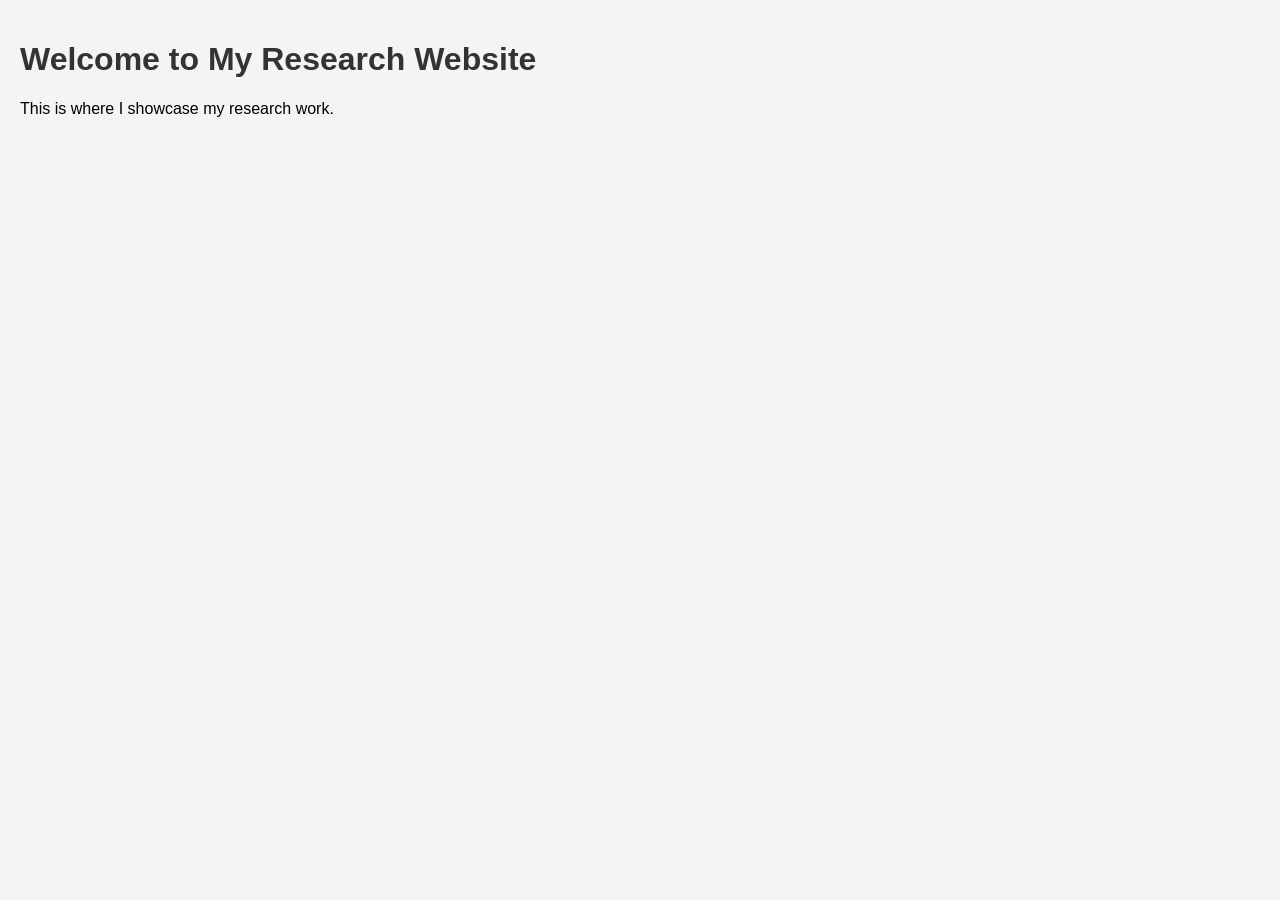
==== index.html @ 2ea7e181 "Initial commit for custom HTML/CSS website" ====
<!DOCTYPE html>
<html lang="en">
<head>
    <meta charset="UTF-8">
    <meta name="viewport" content="width=device-width, initial-scale=1.0">
    <title>My Research</title>
    <link rel="stylesheet" href="styles.css">
</head>
<body>
    <h1>Welcome to My Research Website</h1>
    <p>This is where I showcase my research work.</p>
</body>
</html>
---- styles.css ----
body {
    font-family: Arial, sans-serif;
    margin: 0;
    padding: 20px;
    background-color: #f4f4f4;
}
h1 {
    color: #333;
}
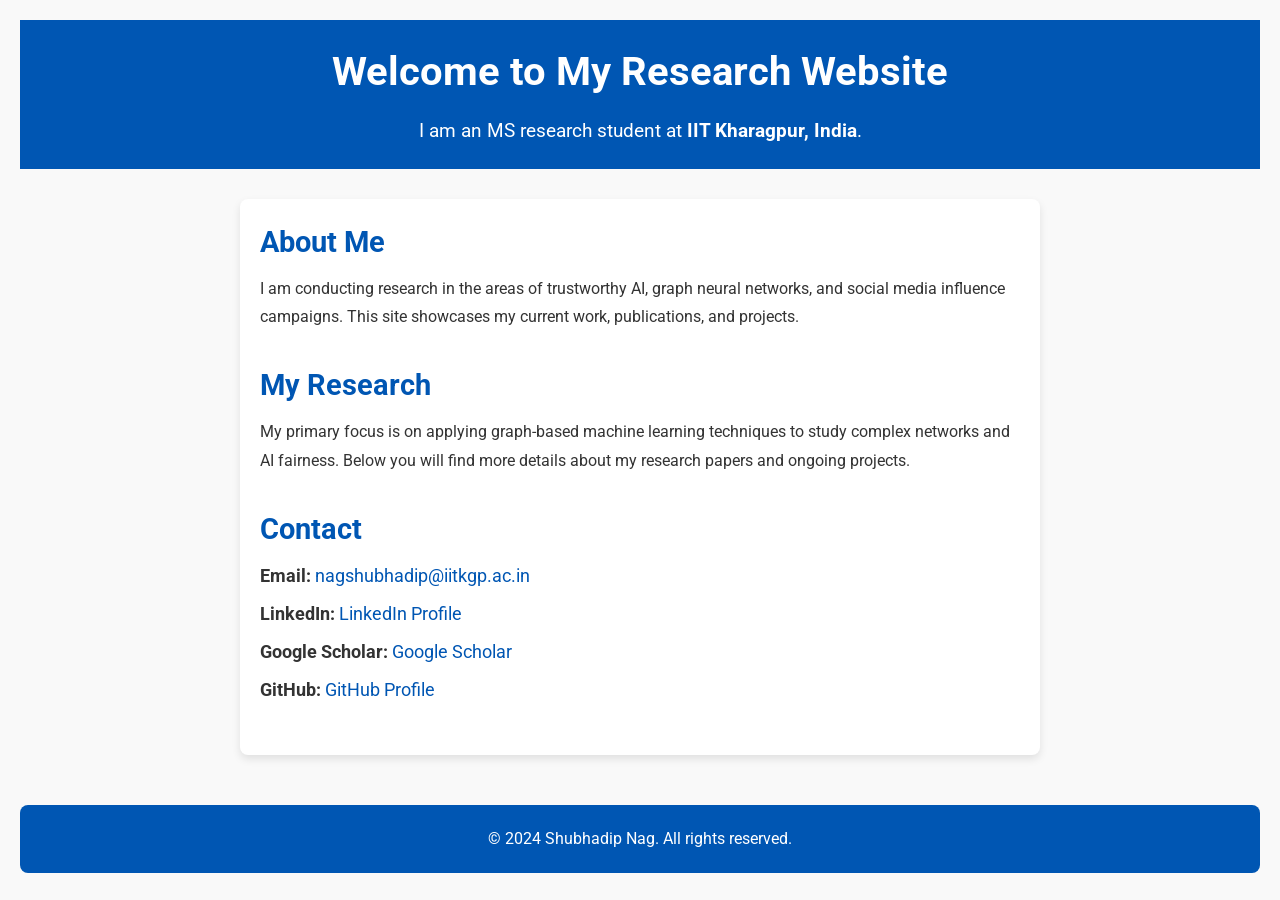
==== commit a05cfc54: "all" ====
--- a/index.html
+++ b/index.html
@@ -3,12 +3,52 @@
 <head>
     <meta charset="UTF-8">
     <meta name="viewport" content="width=device-width, initial-scale=1.0">
-    <title>My Research</title>
+    <title>My Research - Shubhadip Nag</title>
+
+    <!-- Add a favicon for the website -->
+    <link rel="icon" href="favicon.ico" type="image/x-icon">
+
+    <!-- Link to the external CSS file -->
     <link rel="stylesheet" href="styles.css">
+
+    <!-- Google Font -->
+    <link href="https://fonts.googleapis.com/css2?family=Roboto:wght@400;500;700&display=swap" rel="stylesheet">
 </head>
 <body>
-    <h1>Welcome to My Research Website</h1>
-    <p>This is where I showcase my research work.</p>
+    <header>
+        <h1>Welcome to My Research Website</h1>
+        <p>I am an MS research student at <strong>IIT Kharagpur, India</strong>.</p>
+    </header>
+
+    <main>
+        <section class="about">
+            <h2>About Me</h2>
+            <p>
+                I am conducting research in the areas of trustworthy AI, graph neural networks, and social media influence campaigns. This site showcases my current work, publications, and projects.
+            </p>
+        </section>
+
+        <section class="research">
+            <h2>My Research</h2>
+            <p>
+                My primary focus is on applying graph-based machine learning techniques to study complex networks and AI fairness. Below you will find more details about my research papers and ongoing projects.
+            </p>
+        </section>
+
+        <section class="contact">
+            <h2>Contact</h2>
+            <ul>
+                <li><strong>Email:</strong> <a href="mailto:nagshubhadip@iitkgp.ac.in">nagshubhadip@iitkgp.ac.in</a></li>
+                <li><strong>LinkedIn:</strong> <a href="https://www.linkedin.com/in/yourprofile" target="_blank">LinkedIn Profile</a></li>
+                <li><strong>Google Scholar:</strong> <a href="https://scholar.google.com/citations?user=yourprofile" target="_blank">Google Scholar</a></li>
+                <li><strong>GitHub:</strong> <a href="https://github.com/nagshubhadip" target="_blank">GitHub Profile</a></li>
+            </ul>
+        </section>
+    </main>
+
+    <footer>
+        <p>© 2024 Shubhadip Nag. All rights reserved.</p>
+    </footer>
 </body>
 </html>
 
--- a/styles.css
+++ b/styles.css
@@ -1,10 +1,85 @@
-body {
-    font-family: Arial, sans-serif;
+/* Reset default browser styling */
+* {
     margin: 0;
-    padding: 20px;
-    background-color: #f4f4f4;
-}
-h1 {
-    color: #333;
+    padding: 0;
+    box-sizing: border-box;
 }
 
+/* Use a clean, modern font */
+body {
+    font-family: 'Roboto', sans-serif;
+    line-height: 1.6;
+    background-color: #f9f9f9;
+    color: #333;
+    padding: 20px;
+}
+
+header {
+    text-align: center;
+    padding: 20px;
+    background-color: #0056b3;
+    color: #fff;
+}
+
+h1 {
+    font-size: 2.5rem;
+    margin-bottom: 10px;
+}
+
+header p {
+    font-size: 1.2rem;
+}
+
+main {
+    max-width: 800px;
+    margin: 30px auto;
+    padding: 20px;
+    background-color: #fff;
+    border-radius: 8px;
+    box-shadow: 0 4px 8px rgba(0, 0, 0, 0.1);
+}
+
+section {
+    margin-bottom: 30px;
+}
+
+h2 {
+    color: #0056b3;
+    font-size: 1.8rem;
+    margin-bottom: 10px;
+}
+
+p {
+    font-size: 1rem;
+    line-height: 1.8;
+}
+
+ul {
+    list-style-type: none;
+    padding-left: 0;
+}
+
+li {
+    font-size: 1.1rem;
+    margin-bottom: 10px;
+}
+
+a {
+    color: #0056b3;
+    text-decoration: none;
+}
+
+a:hover {
+    text-decoration: underline;
+}
+
+footer {
+    text-align: center;
+    margin-top: 50px;
+    padding: 20px;
+    background-color: #0056b3;
+    color: #fff;
+    font-size: 0.9rem;
+    border-radius: 8px;
+}
+
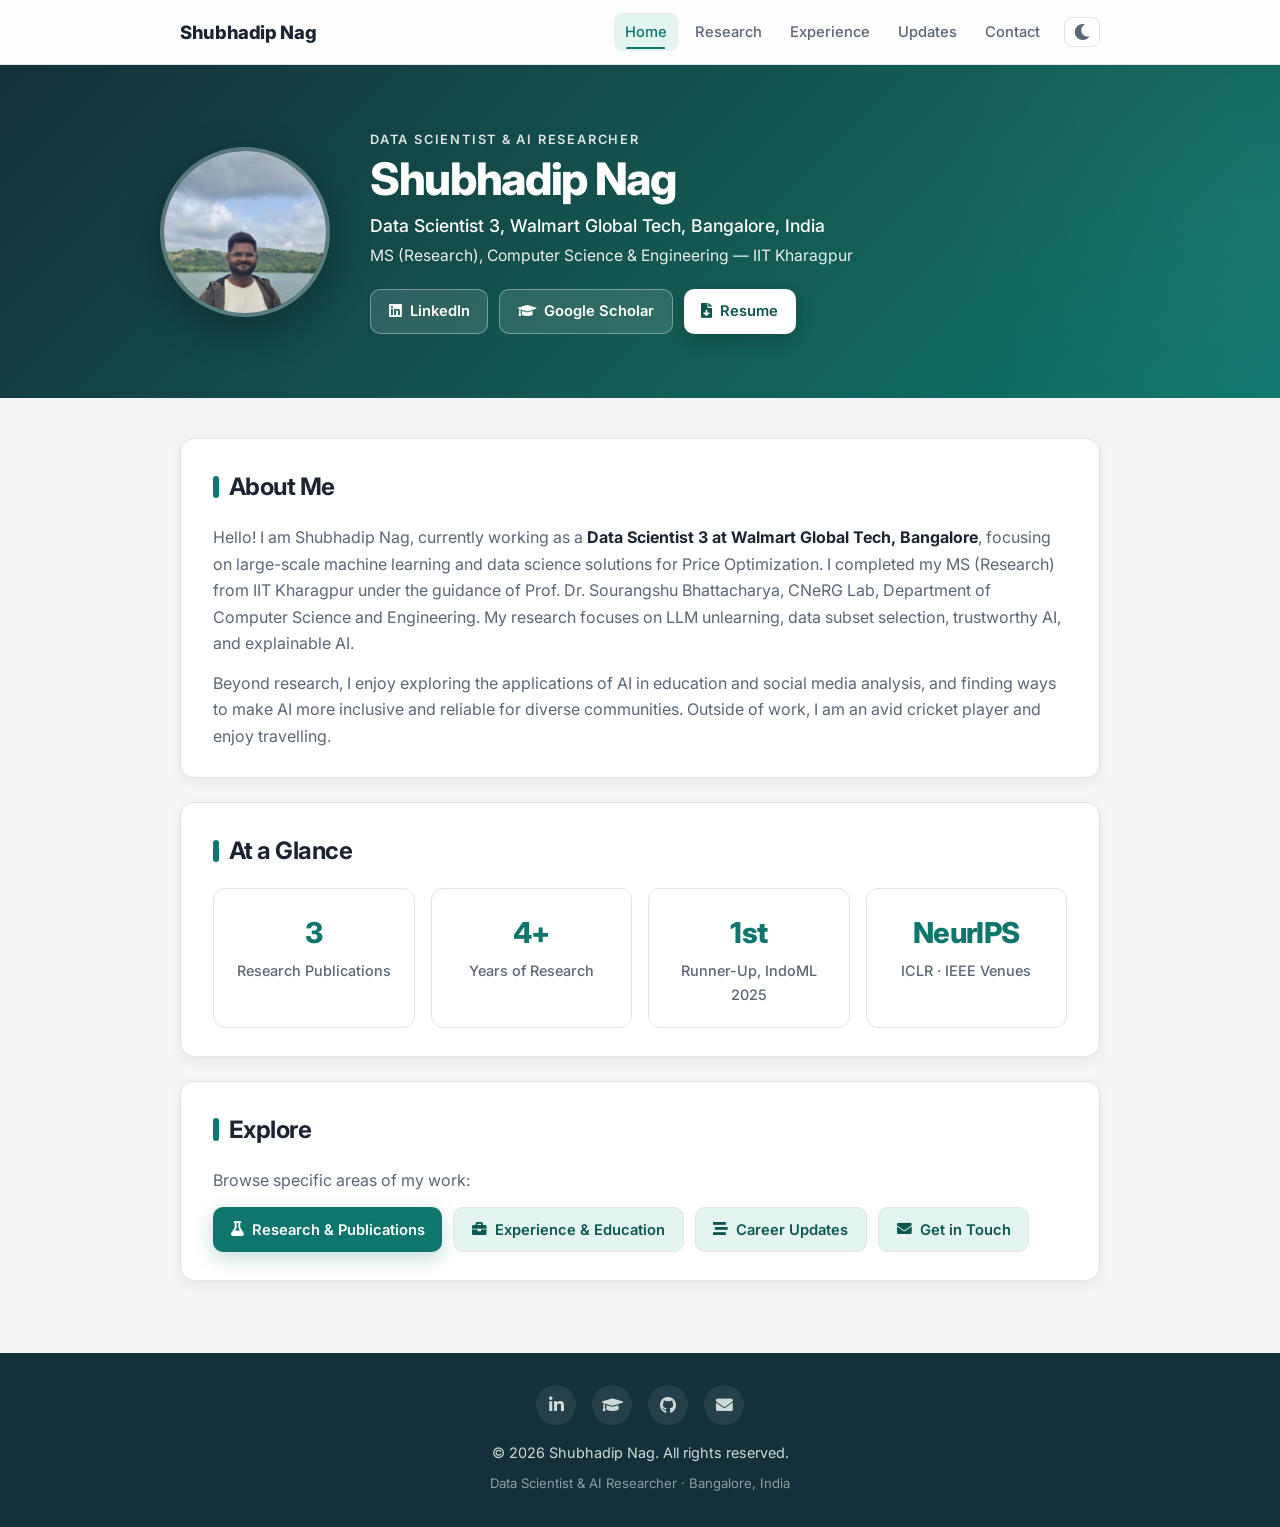
==== commit 89565a62: "Redesign site: dark mode, updates page, refined UI" ====
--- a/index.html
+++ b/index.html
@@ -3,52 +3,105 @@
 <head>
     <meta charset="UTF-8">
     <meta name="viewport" content="width=device-width, initial-scale=1.0">
-    <title>My Research - Shubhadip Nag</title>
-
-    <!-- Add a favicon for the website -->
-    <link rel="icon" href="favicon.ico" type="image/x-icon">
-
-    <!-- Link to the external CSS file -->
+    <meta name="description" content="Portfolio website of Shubhadip Nag, a researcher in trustworthy AI and LLMs">
+    <meta property="og:title" content="Shubhadip Nag | Researcher Portfolio">
+    <meta property="og:description" content="Research interests, publications, and projects by Shubhadip Nag.">
+    <meta property="og:locale" content="en-US">
+    <meta property="og:site_name" content="Shubhadip Nag Portfolio">
+    <meta property="og:url" content="https://shubhadip-nag.github.io/">
+    <title>Shubhadip Nag | Data Scientist &amp; AI Researcher</title>
+    <link rel="preconnect" href="https://fonts.googleapis.com">
+    <link rel="preconnect" href="https://fonts.gstatic.com" crossorigin>
+    <link href="https://fonts.googleapis.com/css2?family=Inter:wght@400;500;600;700;800&display=swap" rel="stylesheet">
     <link rel="stylesheet" href="styles.css">
-
-    <!-- Google Font -->
-    <link href="https://fonts.googleapis.com/css2?family=Roboto:wght@400;500;700&display=swap" rel="stylesheet">
+    <link rel="stylesheet" href="https://cdnjs.cloudflare.com/ajax/libs/font-awesome/5.15.4/css/all.min.css">
 </head>
 <body>
-    <header>
-        <h1>Welcome to My Research Website</h1>
-        <p>I am an MS research student at <strong>IIT Kharagpur, India</strong>.</p>
+    <header class="site-header">
+        <nav class="navbar">
+            <a href="index.html" class="brand">Shubhadip&nbsp;Nag</a>
+            <button class="nav-toggle" aria-label="Toggle navigation" aria-expanded="false">
+                <span></span><span></span><span></span>
+            </button>
+            <ul class="nav-links">
+                <li><a href="index.html" class="active">Home</a></li>
+                <li><a href="research.html">Research</a></li>
+                <li><a href="experience.html">Experience</a></li>
+                <li><a href="updates.html">Updates</a></li>
+                <li><a href="contact.html">Contact</a></li>
+                <li><button class="theme-toggle" aria-label="Toggle dark mode"><i class="fas fa-moon"></i></button></li>
+            </ul>
+        </nav>
     </header>
 
+    <section id="top" class="hero">
+        <div class="hero-inner">
+            <button class="hero-avatar-wrap" aria-label="View full profile photo">
+                <img src="1000294205.jpeg" alt="Shubhadip Nag" class="hero-avatar">
+            </button>
+            <div class="hero-text">
+                <p class="hero-eyebrow">Data Scientist &amp; AI Researcher</p>
+                <h1>Shubhadip Nag</h1>
+                <p class="hero-sub">Data Scientist 3, Walmart Global Tech, Bangalore, India</p>
+                <p class="hero-meta">MS (Research), Computer Science &amp; Engineering — IIT Kharagpur</p>
+                <div class="hero-actions">
+                    <a href="https://www.linkedin.com/in/shubhadip-nag/" target="_blank" rel="noopener" class="btn btn-ghost"><i class="fab fa-linkedin"></i> LinkedIn</a>
+                    <a href="https://scholar.google.co.in/citations?hl=en&user=Grn4T10AAAAJ" target="_blank" rel="noopener" class="btn btn-ghost"><i class="fas fa-graduation-cap"></i> Google Scholar</a>
+                    <a href="https://drive.google.com/file/d/1IbJ4tIz2o__PlboD3hSdhM-VetRkE1Kq/view?usp=drivesdk" target="_blank" rel="noopener" class="btn btn-primary"><i class="fas fa-file-download"></i> Resume</a>
+                </div>
+            </div>
+        </div>
+    </section>
+
     <main>
-        <section class="about">
+        <section class="content-section">
             <h2>About Me</h2>
-            <p>
-                I am conducting research in the areas of trustworthy AI, graph neural networks, and social media influence campaigns. This site showcases my current work, publications, and projects.
-            </p>
+            <p>Hello! I am Shubhadip Nag, currently working as a <strong>Data Scientist 3 at Walmart Global Tech, Bangalore</strong>, focusing on large-scale machine learning and data science solutions for Price Optimization. I completed my MS (Research) from IIT Kharagpur under the guidance of Prof. Dr. Sourangshu Bhattacharya, CNeRG Lab, Department of Computer Science and Engineering. My research focuses on LLM unlearning, data subset selection, trustworthy AI, and explainable AI.</p>
+            <p>Beyond research, I enjoy exploring the applications of AI in education and social media analysis, and finding ways to make AI more inclusive and reliable for diverse communities. Outside of work, I am an avid cricket player and enjoy travelling.</p>
         </section>
 
-        <section class="research">
-            <h2>My Research</h2>
-            <p>
-                My primary focus is on applying graph-based machine learning techniques to study complex networks and AI fairness. Below you will find more details about my research papers and ongoing projects.
-            </p>
+        <section class="content-section">
+            <h2>At a Glance</h2>
+            <div class="highlight-grid">
+                <div class="highlight"><div class="num">3</div><div class="label">Research Publications</div></div>
+                <div class="highlight"><div class="num">4+</div><div class="label">Years of Research</div></div>
+                <div class="highlight"><div class="num">1st</div><div class="label">Runner-Up, IndoML 2025</div></div>
+                <div class="highlight"><div class="num">NeurIPS</div><div class="label">ICLR · IEEE Venues</div></div>
+            </div>
         </section>
 
-        <section class="contact">
-            <h2>Contact</h2>
-            <ul>
-                <li><strong>Email:</strong> <a href="mailto:nagshubhadip@iitkgp.ac.in">nagshubhadip@iitkgp.ac.in</a></li>
-                <li><strong>LinkedIn:</strong> <a href="https://www.linkedin.com/in/yourprofile" target="_blank">LinkedIn Profile</a></li>
-                <li><strong>Google Scholar:</strong> <a href="https://scholar.google.com/citations?user=yourprofile" target="_blank">Google Scholar</a></li>
-                <li><strong>GitHub:</strong> <a href="https://github.com/nagshubhadip" target="_blank">GitHub Profile</a></li>
-            </ul>
+        <section class="content-section">
+            <h2>Explore</h2>
+            <p>Browse specific areas of my work:</p>
+            <div class="explore-links">
+                <a href="research.html" class="btn btn-primary"><i class="fas fa-flask"></i> Research &amp; Publications</a>
+                <a href="experience.html" class="btn btn-ghost"><i class="fas fa-briefcase"></i> Experience &amp; Education</a>
+                <a href="updates.html" class="btn btn-ghost"><i class="fas fa-stream"></i> Career Updates</a>
+                <a href="contact.html" class="btn btn-ghost"><i class="fas fa-envelope"></i> Get in Touch</a>
+            </div>
         </section>
     </main>
 
-    <footer>
-        <p>© 2024 Shubhadip Nag. All rights reserved.</p>
+    <footer class="site-footer">
+        <div class="footer-inner">
+            <div class="footer-social">
+                <a href="https://www.linkedin.com/in/shubhadip-nag/" target="_blank" rel="noopener" aria-label="LinkedIn"><i class="fab fa-linkedin-in"></i></a>
+                <a href="https://scholar.google.co.in/citations?hl=en&user=Grn4T10AAAAJ" target="_blank" rel="noopener" aria-label="Google Scholar"><i class="fas fa-graduation-cap"></i></a>
+                <a href="https://github.com/nagshubhadip" target="_blank" rel="noopener" aria-label="GitHub"><i class="fab fa-github"></i></a>
+                <a href="mailto:shubhadipnag5555@gmail.com" aria-label="Email"><i class="fas fa-envelope"></i></a>
+            </div>
+            <p>&copy; 2026 Shubhadip Nag. All rights reserved.</p>
+            <p class="footer-tagline">Data Scientist &amp; AI Researcher · Bangalore, India</p>
+        </div>
     </footer>
+
+    <button class="back-to-top" aria-label="Back to top"><i class="fas fa-arrow-up"></i></button>
+
+    <div class="lightbox" id="lightbox" role="dialog" aria-modal="true" aria-label="Full profile photo" hidden>
+        <button class="lightbox-close" aria-label="Close"><i class="fas fa-times"></i></button>
+        <img src="1000294205.jpeg" alt="Shubhadip Nag" class="lightbox-img">
+    </div>
+
+    <script src="main.js"></script>
 </body>
 </html>
-
--- a/styles.css
+++ b/styles.css
@@ -1,85 +1,458 @@
-/* Reset default browser styling */
-* {
+/* ===== Design tokens ===== */
+:root {
+    --bg: #f4f5f4;
+    --surface: #ffffff;
+    --text: #1b2430;
+    --text-soft: #5b6675;
+    --primary: #0f766e;
+    --primary-dark: #0b5850;
+    --primary-soft: #e3f4f1;
+    --accent: #d97706;
+    --ink: #14303a;
+    --border: #e2e5e4;
+    --shadow: 0 10px 30px rgba(20, 48, 58, 0.08);
+    --shadow-sm: 0 4px 14px rgba(20, 48, 58, 0.06);
+    --shadow-lg: 0 20px 50px rgba(20, 48, 58, 0.12);
+    --radius: 14px;
+    --maxw: 960px;
+    --nav-h: 64px;
+    --transition: 0.25s cubic-bezier(0.4, 0, 0.2, 1);
+}
+
+/* ===== Dark mode ===== */
+[data-theme="dark"] {
+    --bg: #0f1419;
+    --surface: #1a2332;
+    --text: #e4e8ed;
+    --text-soft: #8b95a5;
+    --primary: #2dd4bf;
+    --primary-dark: #5eead4;
+    --primary-soft: rgba(45, 212, 191, 0.1);
+    --ink: #0a0f14;
+    --border: #2a3545;
+    --shadow: 0 10px 30px rgba(0, 0, 0, 0.3);
+    --shadow-sm: 0 4px 14px rgba(0, 0, 0, 0.2);
+    --shadow-lg: 0 20px 50px rgba(0, 0, 0, 0.4);
+}
+[data-theme="dark"] .site-header { background: rgba(15, 20, 25, 0.85); }
+[data-theme="dark"] .hero,
+[data-theme="dark"] .page-intro { background: linear-gradient(135deg, #0a0f14 0%, #0b3d36 60%, #0f5c55 100%); }
+[data-theme="dark"] .btn-primary { background: var(--primary); color: #0f1419; }
+[data-theme="dark"] .explore-links .btn-primary { background: var(--primary); color: #0f1419; }
+[data-theme="dark"] .explore-links .btn-ghost { background: var(--primary-soft); color: var(--primary); border-color: var(--border); }
+[data-theme="dark"] .venue-badge { color: #0f1419; }
+
+* { box-sizing: border-box; }
+html { scroll-behavior: smooth; scroll-padding-top: var(--nav-h); }
+
+body {
+    font-family: 'Inter', -apple-system, BlinkMacSystemFont, 'Segoe UI', Arial, sans-serif;
     margin: 0;
-    padding: 0;
-    box-sizing: border-box;
-}
-
-/* Use a clean, modern font */
-body {
-    font-family: 'Roboto', sans-serif;
-    line-height: 1.6;
-    background-color: #f9f9f9;
-    color: #333;
-    padding: 20px;
-}
-
-header {
-    text-align: center;
-    padding: 20px;
-    background-color: #0056b3;
-    color: #fff;
-}
-
-h1 {
-    font-size: 2.5rem;
-    margin-bottom: 10px;
-}
-
-header p {
-    font-size: 1.2rem;
-}
-
-main {
-    max-width: 800px;
-    margin: 30px auto;
-    padding: 20px;
-    background-color: #fff;
-    border-radius: 8px;
-    box-shadow: 0 4px 8px rgba(0, 0, 0, 0.1);
-}
-
-section {
-    margin-bottom: 30px;
-}
-
-h2 {
-    color: #0056b3;
-    font-size: 1.8rem;
-    margin-bottom: 10px;
-}
-
-p {
-    font-size: 1rem;
-    line-height: 1.8;
-}
-
-ul {
-    list-style-type: none;
-    padding-left: 0;
-}
-
-li {
-    font-size: 1.1rem;
-    margin-bottom: 10px;
-}
-
-a {
-    color: #0056b3;
-    text-decoration: none;
-}
-
-a:hover {
-    text-decoration: underline;
-}
-
-footer {
-    text-align: center;
-    margin-top: 50px;
-    padding: 20px;
-    background-color: #0056b3;
-    color: #fff;
-    font-size: 0.9rem;
-    border-radius: 8px;
-}
-
+    background-color: var(--bg);
+    color: var(--text);
+    line-height: 1.65;
+    -webkit-font-smoothing: antialiased;
+    transition: background-color var(--transition), color var(--transition);
+    animation: fadeInPage 0.4s ease;
+}
+@keyframes fadeInPage { from { opacity: 0; } to { opacity: 1; } }
+
+a { color: var(--primary); text-decoration: none; transition: color var(--transition); }
+a:hover { color: var(--primary-dark); text-decoration: underline; }
+img { max-width: 100%; }
+
+/* ===== Navbar ===== */
+.site-header {
+    position: sticky; top: 0; z-index: 50;
+    background: rgba(255, 255, 255, 0.85);
+    backdrop-filter: saturate(180%) blur(12px);
+    -webkit-backdrop-filter: saturate(180%) blur(12px);
+    border-bottom: 1px solid var(--border);
+    transition: background var(--transition), border-color var(--transition);
+}
+.navbar {
+    max-width: var(--maxw); margin: 0 auto; height: var(--nav-h);
+    padding: 0 1.25rem; display: flex; align-items: center; justify-content: space-between;
+}
+.brand { font-weight: 800; font-size: 1.15rem; color: var(--text); letter-spacing: -0.02em; transition: color var(--transition); }
+.brand:hover { text-decoration: none; color: var(--primary); }
+
+.nav-links { list-style: none; display: flex; gap: 0.35rem; margin: 0; padding: 0; align-items: center; }
+.nav-links a {
+    display: block; padding: 0.45rem 0.7rem; color: var(--text-soft);
+    font-weight: 500; font-size: 0.92rem; border-radius: 8px;
+    transition: color var(--transition), background var(--transition); position: relative;
+}
+.nav-links a::after {
+    content: ""; position: absolute; bottom: 2px; left: 50%; width: 0; height: 2px;
+    background: var(--primary); border-radius: 2px; transition: width 0.3s ease, left 0.3s ease;
+}
+.nav-links a:hover::after, .nav-links a.active::after { width: 60%; left: 20%; }
+.nav-links a:hover { color: var(--primary); background: var(--primary-soft); text-decoration: none; }
+.nav-links a.active { color: var(--primary); background: var(--primary-soft); }
+
+/* Theme toggle */
+.theme-toggle {
+    background: none; border: 1px solid var(--border); border-radius: 8px;
+    padding: 0.4rem 0.55rem; cursor: pointer; color: var(--text-soft); font-size: 1rem;
+    transition: color var(--transition), background var(--transition), border-color var(--transition);
+    display: flex; align-items: center; justify-content: center; margin-left: 0.5rem;
+}
+.theme-toggle:hover { color: var(--primary); background: var(--primary-soft); border-color: var(--primary); }
+
+.nav-toggle { display: none; flex-direction: column; gap: 5px; background: none; border: 0; cursor: pointer; padding: 8px; }
+.nav-toggle span { width: 24px; height: 2px; background: var(--text); border-radius: 2px; transition: .3s; }
+
+/* ===== Hero ===== */
+.hero {
+    background: linear-gradient(135deg, #14303a 0%, #135c53 60%, #0f766e 100%);
+    color: #fff; padding: 4rem 1.25rem; position: relative; overflow: hidden;
+}
+.hero::before {
+    content: ""; position: absolute; top: -50%; right: -20%; width: 600px; height: 600px;
+    background: radial-gradient(circle, rgba(255,255,255,0.04) 0%, transparent 70%);
+    border-radius: 50%; pointer-events: none;
+}
+.hero-inner { max-width: var(--maxw); margin: 0 auto; display: flex; align-items: center; gap: 2.5rem; position: relative; z-index: 1; }
+.hero-avatar-wrap {
+    width: 170px; height: 170px; border-radius: 50%; overflow: hidden;
+    padding: 0; flex-shrink: 0; cursor: pointer; display: block;
+    border: 4px solid rgba(255, 255, 255, 0.3); background: none;
+    box-shadow: 0 12px 40px rgba(0, 0, 0, 0.3);
+    transition: transform 0.4s ease, box-shadow 0.4s ease, border-color 0.3s ease;
+}
+.hero-avatar-wrap:hover { transform: scale(1.05); box-shadow: 0 16px 50px rgba(0, 0, 0, 0.35); border-color: rgba(255, 255, 255, 0.55); }
+.hero-avatar-wrap:focus-visible { outline: 3px solid #fff; outline-offset: 3px; }
+.hero-avatar {
+    width: 100%; height: 100%; object-fit: cover;
+    /* Zoom in on the face (sits low in the source photo) */
+    object-position: 50% 62%;
+    transform-origin: 50% 62%;
+    transform: scale(1.8);
+    display: block;
+    transition: transform 0.4s ease;
+}
+.hero-avatar-wrap:hover .hero-avatar { transform: scale(1.9); }
+.hero-eyebrow { text-transform: uppercase; letter-spacing: 0.14em; font-size: 0.8rem; font-weight: 600; opacity: 0.85; margin: 0 0 0.35rem; }
+.hero-text h1 { margin: 0 0 0.5rem; font-size: 2.8rem; font-weight: 800; letter-spacing: -0.03em; line-height: 1.05; }
+.hero-sub { margin: 0 0 0.2rem; font-size: 1.1rem; font-weight: 500; }
+.hero-meta { margin: 0 0 1.25rem; opacity: 0.9; font-size: 0.98rem; }
+.hero-actions { display: flex; flex-wrap: wrap; gap: 0.7rem; }
+
+.btn {
+    display: inline-flex; align-items: center; gap: 0.5rem; padding: 0.6rem 1.1rem;
+    border-radius: 10px; font-weight: 600; font-size: 0.92rem;
+    transition: transform 0.2s ease, background var(--transition), box-shadow 0.2s ease, color var(--transition);
+}
+.btn:hover { transform: translateY(-2px); text-decoration: none; }
+.btn-primary { background: #fff; color: var(--primary-dark); box-shadow: 0 6px 18px rgba(0,0,0,0.18); }
+.btn-primary:hover { color: var(--primary-dark); box-shadow: 0 8px 24px rgba(0,0,0,0.22); }
+.btn-ghost { background: rgba(255,255,255,0.12); color: #fff; border: 1px solid rgba(255,255,255,0.35); }
+.btn-ghost:hover { background: rgba(255,255,255,0.22); color: #fff; }
+
+/* ===== Sections ===== */
+main { max-width: var(--maxw); margin: 0 auto; padding: 2.5rem 1.25rem 3rem; }
+.content-section {
+    background: var(--surface); border: 1px solid var(--border); border-radius: var(--radius);
+    box-shadow: var(--shadow-sm); padding: 1.75rem 2rem; margin-bottom: 1.5rem;
+    opacity: 0; transform: translateY(24px);
+    transition: opacity 0.6s ease, transform 0.6s ease, background var(--transition), border-color var(--transition), box-shadow var(--transition);
+}
+.content-section.visible { opacity: 1; transform: none; }
+.content-section:hover { box-shadow: var(--shadow); }
+.content-section:nth-child(1) { transition-delay: 0s; }
+.content-section:nth-child(2) { transition-delay: 0.08s; }
+.content-section:nth-child(3) { transition-delay: 0.16s; }
+.content-section:nth-child(4) { transition-delay: 0.24s; }
+.content-section:nth-child(5) { transition-delay: 0.32s; }
+.content-section:nth-child(6) { transition-delay: 0.4s; }
+.content-section:nth-child(7) { transition-delay: 0.48s; }
+
+.content-section h2 {
+    margin: 0 0 1.1rem; font-size: 1.5rem; font-weight: 700;
+    letter-spacing: -0.02em; display: flex; align-items: center; gap: 0.6rem;
+}
+.content-section h2::before {
+    content: ""; width: 6px; height: 1.4rem; background: var(--primary);
+    border-radius: 4px; flex-shrink: 0;
+}
+.content-section p { color: var(--text-soft); margin: 0 0 0.85rem; }
+.content-section p:last-child { margin-bottom: 0; }
+.content-section strong { color: var(--text); }
+.content-section ul { margin: 0; padding-left: 1.25rem; color: var(--text-soft); }
+.content-section ul li { margin-bottom: 0.5rem; }
+
+/* ===== Tags ===== */
+.tag-list { display: flex; flex-wrap: wrap; gap: 0.6rem; }
+.tag {
+    background: var(--primary-soft); color: var(--primary-dark); padding: 0.45rem 0.9rem;
+    border-radius: 999px; font-size: 0.88rem; font-weight: 600;
+    transition: transform 0.2s ease, box-shadow 0.2s ease;
+}
+.tag:hover { transform: translateY(-2px); box-shadow: var(--shadow-sm); }
+
+/* ===== Timeline ===== */
+.timeline { display: flex; flex-direction: column; gap: 1.25rem; }
+.timeline-item {
+    position: relative; padding-left: 1.4rem; border-left: 2px solid var(--border);
+    transition: border-color var(--transition);
+}
+.timeline-item:hover { border-left-color: var(--primary); }
+.timeline-item::before {
+    content: ""; position: absolute; left: -7px; top: 4px; width: 12px; height: 12px;
+    border-radius: 50%; background: var(--primary); box-shadow: 0 0 0 4px var(--primary-soft);
+    transition: transform 0.2s ease, box-shadow 0.2s ease;
+}
+.timeline-item:hover::before { transform: scale(1.2); box-shadow: 0 0 0 6px var(--primary-soft); }
+.timeline-item h3 { margin: 0 0 0.25rem; font-size: 1.08rem; }
+.timeline-meta { color: var(--text-soft); font-size: 0.9rem; font-weight: 500; margin: 0 0 0.35rem; }
+
+/* ===== Publications ===== */
+.pub-list { display: flex; flex-direction: column; gap: 1rem; }
+.pub-item {
+    border: 1px solid var(--border); border-radius: 12px; padding: 1.1rem 1.25rem;
+    transition: border-color var(--transition), box-shadow var(--transition), transform 0.2s ease;
+}
+.pub-item:hover { border-color: var(--primary); box-shadow: var(--shadow); transform: translateY(-3px); }
+.pub-item h3 { margin: 0.5rem 0 0.3rem; font-size: 1.05rem; line-height: 1.4; }
+.pub-authors { margin: 0 0 0.25rem; color: var(--text); font-size: 0.9rem; }
+.pub-authors .pub-note { color: var(--text-soft); font-weight: 500; font-style: italic; }
+.pub-venue { margin: 0; color: var(--text-soft); font-size: 0.9rem; }
+.pub-links { margin: 0.4rem 0 0; font-size: 0.85rem; font-weight: 600; }
+.venue-badge {
+    display: inline-block; background: var(--primary); color: #fff;
+    font-size: 0.72rem; font-weight: 700; letter-spacing: 0.04em;
+    padding: 0.2rem 0.6rem; border-radius: 6px; text-transform: uppercase;
+}
+
+/* ===== Project cards ===== */
+.card-grid { display: grid; grid-template-columns: repeat(auto-fit, minmax(240px, 1fr)); gap: 1.1rem; }
+.card {
+    border: 1px solid var(--border); border-radius: 12px; padding: 1.25rem;
+    background: var(--surface); position: relative; overflow: hidden;
+    transition: border-color var(--transition), box-shadow var(--transition), transform 0.2s ease;
+}
+.card::before {
+    content: ""; position: absolute; top: 0; left: 0; right: 0; height: 3px;
+    background: linear-gradient(90deg, var(--primary), var(--accent)); opacity: 0;
+    transition: opacity var(--transition);
+}
+.card:hover { border-color: var(--primary); box-shadow: var(--shadow); transform: translateY(-3px); }
+.card:hover::before { opacity: 1; }
+.card h3 { margin: 0 0 0.5rem; font-size: 1.05rem; color: var(--primary-dark); }
+.card p { margin: 0; }
+
+/* ===== Skills ===== */
+.skills-list { display: flex; flex-direction: column; gap: 0.75rem; }
+.skill-row {
+    display: grid; grid-template-columns: 160px 1fr; gap: 1rem; align-items: start;
+    padding-bottom: 0.75rem; border-bottom: 1px solid var(--border); transition: border-color var(--transition);
+}
+.skills-list .skill-row:last-child { border-bottom: 0; padding-bottom: 0; }
+.skill-label { font-weight: 700; color: var(--primary-dark); font-size: 0.92rem; }
+.skill-row > span:last-child { color: var(--text-soft); font-size: 0.93rem; }
+.section-lead { font-weight: 600; color: var(--text); margin: 0 0 0.9rem; }
+@media (max-width: 560px) { .skill-row { grid-template-columns: 1fr; gap: 0.25rem; } }
+
+/* ===== Contact ===== */
+.contact-grid { display: grid; grid-template-columns: repeat(auto-fit, minmax(260px, 1fr)); gap: 0.85rem; }
+.contact-item {
+    display: flex; align-items: center; gap: 0.75rem; padding: 0.85rem 1rem;
+    border: 1px solid var(--border); border-radius: 10px; color: var(--text-soft); font-size: 0.92rem;
+    transition: border-color var(--transition), background var(--transition), transform 0.2s ease;
+}
+a.contact-item:hover { border-color: var(--primary); background: var(--primary-soft); color: var(--primary-dark); text-decoration: none; transform: translateY(-2px); }
+.contact-item i { color: var(--primary); font-size: 1.1rem; width: 20px; text-align: center; }
+.contact-item span { word-break: break-word; }
+
+/* ===== Page intro (sub pages) ===== */
+.page-intro {
+    background: linear-gradient(135deg, #14303a 0%, #135c53 60%, #0f766e 100%);
+    color: #fff; padding: 3rem 1.25rem; position: relative; overflow: hidden;
+}
+.page-intro::before {
+    content: ""; position: absolute; top: -40%; right: -15%; width: 500px; height: 500px;
+    background: radial-gradient(circle, rgba(255,255,255,0.04) 0%, transparent 70%);
+    border-radius: 50%; pointer-events: none;
+}
+.page-intro-inner { max-width: var(--maxw); margin: 0 auto; position: relative; z-index: 1; }
+.page-intro h1 { margin: 0 0 0.4rem; font-size: 2.1rem; font-weight: 800; letter-spacing: -0.03em; }
+.page-intro p { margin: 0; opacity: 0.9; font-size: 1.02rem; }
+
+/* ===== Highlights (home) ===== */
+.highlight-grid { display: grid; grid-template-columns: repeat(auto-fit, minmax(160px, 1fr)); gap: 1rem; }
+.highlight {
+    text-align: center; padding: 1.25rem 1rem; border: 1px solid var(--border); border-radius: 12px;
+    background: var(--surface); transition: transform 0.2s ease, border-color var(--transition), box-shadow var(--transition);
+}
+.highlight:hover { transform: translateY(-3px); border-color: var(--primary); box-shadow: var(--shadow-sm); }
+.highlight .num { font-size: 1.8rem; font-weight: 800; color: var(--primary); letter-spacing: -0.02em; }
+.highlight .label { color: var(--text-soft); font-size: 0.9rem; font-weight: 500; margin-top: 0.15rem; }
+
+.explore-links { display: flex; flex-wrap: wrap; gap: 0.7rem; }
+.explore-links .btn-primary { background: var(--primary); color: #fff; box-shadow: 0 6px 18px rgba(15, 118, 110, 0.25); }
+.explore-links .btn-primary:hover { background: var(--primary-dark); color: #fff; }
+.explore-links .btn-ghost { background: var(--primary-soft); color: var(--primary-dark); border: 1px solid var(--border); }
+.explore-links .btn-ghost:hover { background: #d5ece8; color: var(--primary-dark); }
+
+/* ===== Footer ===== */
+.site-footer {
+    text-align: center; padding: 2rem 1.25rem; background: var(--ink);
+    color: #cdd9d7; font-size: 0.9rem; transition: background var(--transition);
+}
+.site-footer a { color: #a7ded6; }
+.site-footer p { margin: 0; }
+.footer-inner { max-width: var(--maxw); margin: 0 auto; }
+.footer-social {
+    display: flex; justify-content: center; gap: 1rem; margin-bottom: 1rem;
+}
+.footer-social a {
+    display: flex; align-items: center; justify-content: center;
+    width: 40px; height: 40px; border-radius: 50%;
+    background: rgba(255, 255, 255, 0.08); color: #cdd9d7; font-size: 1.05rem;
+    transition: background var(--transition), color var(--transition), transform 0.2s ease;
+}
+.footer-social a:hover { background: var(--primary); color: #fff; transform: translateY(-2px); text-decoration: none; }
+.footer-tagline { font-size: 0.82rem; color: #8ba0a0; margin-top: 0.5rem !important; }
+
+/* ===== Back to top ===== */
+.back-to-top {
+    position: fixed; bottom: 2rem; right: 2rem; width: 44px; height: 44px;
+    border-radius: 50%; background: var(--primary); color: #fff; border: none;
+    cursor: pointer; font-size: 1.1rem; display: flex; align-items: center; justify-content: center;
+    box-shadow: 0 4px 16px rgba(15, 118, 110, 0.3);
+    opacity: 0; transform: translateY(10px); pointer-events: none;
+    transition: opacity 0.3s ease, transform 0.3s ease, background var(--transition);
+    z-index: 40;
+}
+.back-to-top.visible { opacity: 1; transform: none; pointer-events: auto; }
+.back-to-top:hover { background: var(--primary-dark); transform: translateY(-2px); }
+[data-theme="dark"] .back-to-top { box-shadow: 0 4px 16px rgba(45, 212, 191, 0.25); color: #0f1419; }
+
+/* ===== Lightbox ===== */
+.lightbox {
+    position: fixed; inset: 0; z-index: 100;
+    background: rgba(8, 16, 20, 0.9);
+    backdrop-filter: blur(6px); -webkit-backdrop-filter: blur(6px);
+    display: flex; align-items: center; justify-content: center;
+    padding: 2rem;
+    opacity: 0; transition: opacity 0.3s ease;
+}
+.lightbox[hidden] { display: none; }
+.lightbox.open { opacity: 1; }
+.lightbox-img {
+    max-width: min(560px, 90vw); max-height: 85vh;
+    border-radius: 14px; object-fit: contain;
+    box-shadow: 0 24px 70px rgba(0, 0, 0, 0.55);
+    transform: scale(0.94); transition: transform 0.3s ease;
+}
+.lightbox.open .lightbox-img { transform: scale(1); }
+.lightbox-close {
+    position: absolute; top: 1.25rem; right: 1.25rem;
+    width: 42px; height: 42px; border-radius: 50%;
+    background: rgba(255, 255, 255, 0.12); color: #fff; border: none;
+    font-size: 1.1rem; cursor: pointer;
+    display: flex; align-items: center; justify-content: center;
+    transition: background 0.2s ease, transform 0.2s ease;
+}
+.lightbox-close:hover { background: rgba(255, 255, 255, 0.25); transform: rotate(90deg); }
+body.lightbox-open { overflow: hidden; }
+
+/* ===== Career updates timeline ===== */
+.update-list {
+    display: flex; flex-direction: column; gap: 0;
+    position: relative; padding-left: 1.6rem;
+}
+.update-list::before {
+    content: ""; position: absolute; left: 5px; top: 8px; bottom: 8px;
+    width: 2px; background: var(--border); border-radius: 2px;
+}
+.update { position: relative; padding: 0 0 1.6rem 0; }
+.update:last-child { padding-bottom: 0; }
+.update::before {
+    content: ""; position: absolute; left: -1.6rem; top: 9px;
+    width: 12px; height: 12px; border-radius: 50%;
+    background: var(--surface); border: 2px solid var(--primary);
+    transition: background 0.2s ease, transform 0.2s ease, box-shadow 0.2s ease;
+}
+.update:hover::before {
+    background: var(--primary); transform: scale(1.25);
+    box-shadow: 0 0 0 5px var(--primary-soft);
+}
+.update-head {
+    display: flex; align-items: center; flex-wrap: wrap;
+    gap: 0.6rem; margin-bottom: 0.3rem;
+}
+.update-date {
+    font-weight: 700; font-size: 0.88rem; color: var(--text);
+    letter-spacing: -0.01em;
+}
+.update-tag {
+    font-size: 0.68rem; font-weight: 700; letter-spacing: 0.05em;
+    text-transform: uppercase; padding: 0.16rem 0.55rem;
+    border-radius: 999px; background: var(--primary-soft); color: var(--primary-dark);
+    white-space: nowrap;
+}
+.tag-publication { background: rgba(15, 118, 110, 0.14); color: #0b5850; }
+.tag-award       { background: rgba(217, 119, 6, 0.14);  color: #b45309; }
+.tag-career      { background: rgba(37, 99, 235, 0.12);  color: #1d4ed8; }
+.tag-academic    { background: rgba(124, 58, 237, 0.12); color: #6d28d9; }
+.tag-milestone   { background: rgba(219, 39, 119, 0.12); color: #be185d; }
+.tag-event       { background: rgba(8, 145, 178, 0.12);  color: #0e7490; }
+.tag-service     { background: rgba(5, 150, 105, 0.12);  color: #047857; }
+.tag-life        { background: rgba(100, 116, 139, 0.14); color: #475569; }
+
+[data-theme="dark"] .tag-publication { background: rgba(45, 212, 191, 0.16); color: #5eead4; }
+[data-theme="dark"] .tag-award       { background: rgba(251, 191, 36, 0.16); color: #fcd34d; }
+[data-theme="dark"] .tag-career      { background: rgba(96, 165, 250, 0.16); color: #93c5fd; }
+[data-theme="dark"] .tag-academic    { background: rgba(167, 139, 250, 0.16); color: #c4b5fd; }
+[data-theme="dark"] .tag-milestone   { background: rgba(244, 114, 182, 0.16); color: #f9a8d4; }
+[data-theme="dark"] .tag-event       { background: rgba(34, 211, 238, 0.16); color: #67e8f9; }
+[data-theme="dark"] .tag-service     { background: rgba(52, 211, 153, 0.16); color: #6ee7b7; }
+[data-theme="dark"] .tag-life        { background: rgba(148, 163, 184, 0.16); color: #cbd5e1; }
+
+.update p { margin: 0 0 0.45rem; color: var(--text-soft); font-size: 0.95rem; }
+.update p:last-child { margin-bottom: 0; }
+
+.update-media {
+    margin: 0.6rem 0 0.2rem; border-radius: 10px; overflow: hidden;
+    border: 1px solid var(--border); max-width: 420px;
+    transition: border-color var(--transition), box-shadow var(--transition);
+}
+.update-media:hover { border-color: var(--primary); box-shadow: var(--shadow-sm); }
+.update-media img { display: block; width: 100%; height: auto; }
+
+.update-links {
+    display: flex; flex-wrap: wrap; gap: 0.85rem;
+    font-size: 0.86rem; font-weight: 600; margin-top: 0.4rem !important;
+}
+.update-links a { display: inline-flex; align-items: center; gap: 0.35rem; }
+.update-links a:hover { text-decoration: none; }
+.update-links i { font-size: 0.9rem; }
+
+@media (max-width: 480px) {
+    .update-media { max-width: 100%; }
+}
+
+/* ===== Responsive ===== */
+@media (max-width: 820px) {
+    .nav-toggle { display: flex; }
+    .nav-links {
+        position: absolute; top: var(--nav-h); left: 0; right: 0;
+        flex-direction: column; gap: 0; background: var(--surface);
+        border-bottom: 1px solid var(--border); box-shadow: var(--shadow);
+        max-height: 0; overflow: hidden; transition: max-height .3s ease;
+    }
+    .nav-links.open { max-height: 520px; }
+    .nav-links li { width: 100%; }
+    .nav-links a { padding: 0.85rem 1.25rem; border-radius: 0; }
+    .nav-links a::after { display: none; }
+    .hero-inner { flex-direction: column; text-align: center; gap: 1.5rem; }
+    .hero-actions { justify-content: center; }
+    .hero-text h1 { font-size: 2.2rem; }
+}
+@media (max-width: 480px) {
+    .content-section { padding: 1.35rem; }
+    .hero { padding: 2.5rem 1.25rem; }
+    .back-to-top { bottom: 1.25rem; right: 1.25rem; }
+}
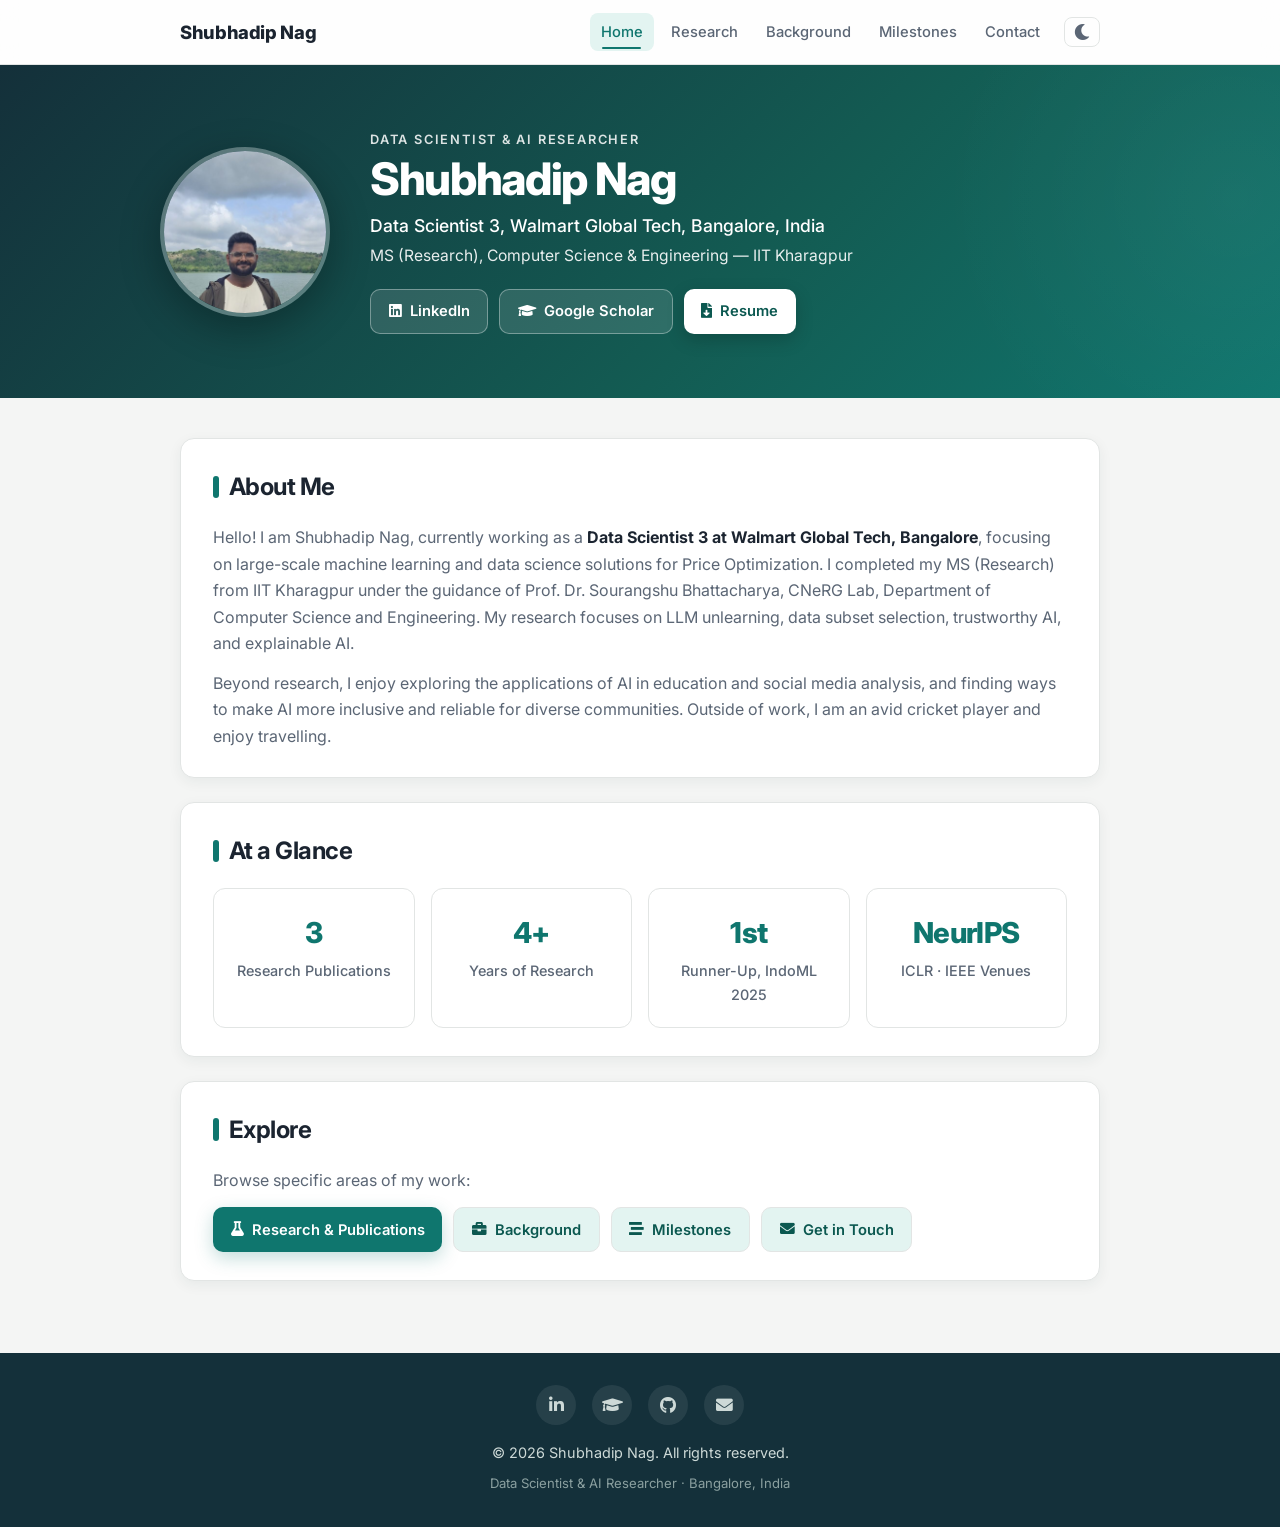
==== commit 33d0a9b2: "Rename nav labels, add Datathon project, refine content" ====
--- a/index.html
+++ b/index.html
@@ -26,8 +26,8 @@
             <ul class="nav-links">
                 <li><a href="index.html" class="active">Home</a></li>
                 <li><a href="research.html">Research</a></li>
-                <li><a href="experience.html">Experience</a></li>
-                <li><a href="updates.html">Updates</a></li>
+                <li><a href="experience.html">Background</a></li>
+                <li><a href="updates.html">Milestones</a></li>
                 <li><a href="contact.html">Contact</a></li>
                 <li><button class="theme-toggle" aria-label="Toggle dark mode"><i class="fas fa-moon"></i></button></li>
             </ul>
@@ -75,8 +75,8 @@
             <p>Browse specific areas of my work:</p>
             <div class="explore-links">
                 <a href="research.html" class="btn btn-primary"><i class="fas fa-flask"></i> Research &amp; Publications</a>
-                <a href="experience.html" class="btn btn-ghost"><i class="fas fa-briefcase"></i> Experience &amp; Education</a>
-                <a href="updates.html" class="btn btn-ghost"><i class="fas fa-stream"></i> Career Updates</a>
+                <a href="experience.html" class="btn btn-ghost"><i class="fas fa-briefcase"></i> Background</a>
+                <a href="updates.html" class="btn btn-ghost"><i class="fas fa-stream"></i> Milestones</a>
                 <a href="contact.html" class="btn btn-ghost"><i class="fas fa-envelope"></i> Get in Touch</a>
             </div>
         </section>
--- a/styles.css
+++ b/styles.css
@@ -358,6 +358,29 @@
 .lightbox-close:hover { background: rgba(255, 255, 255, 0.25); transform: rotate(90deg); }
 body.lightbox-open { overflow: hidden; }
 
+/* ===== Result table ===== */
+.result-table-wrap { overflow-x: auto; margin: 0 0 0.85rem; }
+.result-table {
+    width: 100%; border-collapse: collapse;
+    font-size: 0.9rem; min-width: 340px;
+}
+.result-table th, .result-table td {
+    text-align: left; padding: 0.6rem 0.9rem;
+    border-bottom: 1px solid var(--border);
+}
+.result-table thead th {
+    font-weight: 700; font-size: 0.76rem; letter-spacing: 0.05em;
+    text-transform: uppercase; color: var(--primary-dark);
+    background: var(--primary-soft); white-space: nowrap;
+}
+.result-table thead th:first-child { border-top-left-radius: 8px; }
+.result-table thead th:last-child  { border-top-right-radius: 8px; }
+.result-table tbody td { color: var(--text-soft); }
+.result-table tbody tr:last-child td { border-bottom: 0; }
+.result-table tbody tr { transition: background var(--transition); }
+.result-table tbody tr:hover { background: var(--primary-soft); }
+.result-table tbody tr:hover td { color: var(--text); }
+
 /* ===== Career updates timeline ===== */
 .update-list {
     display: flex; flex-direction: column; gap: 0;
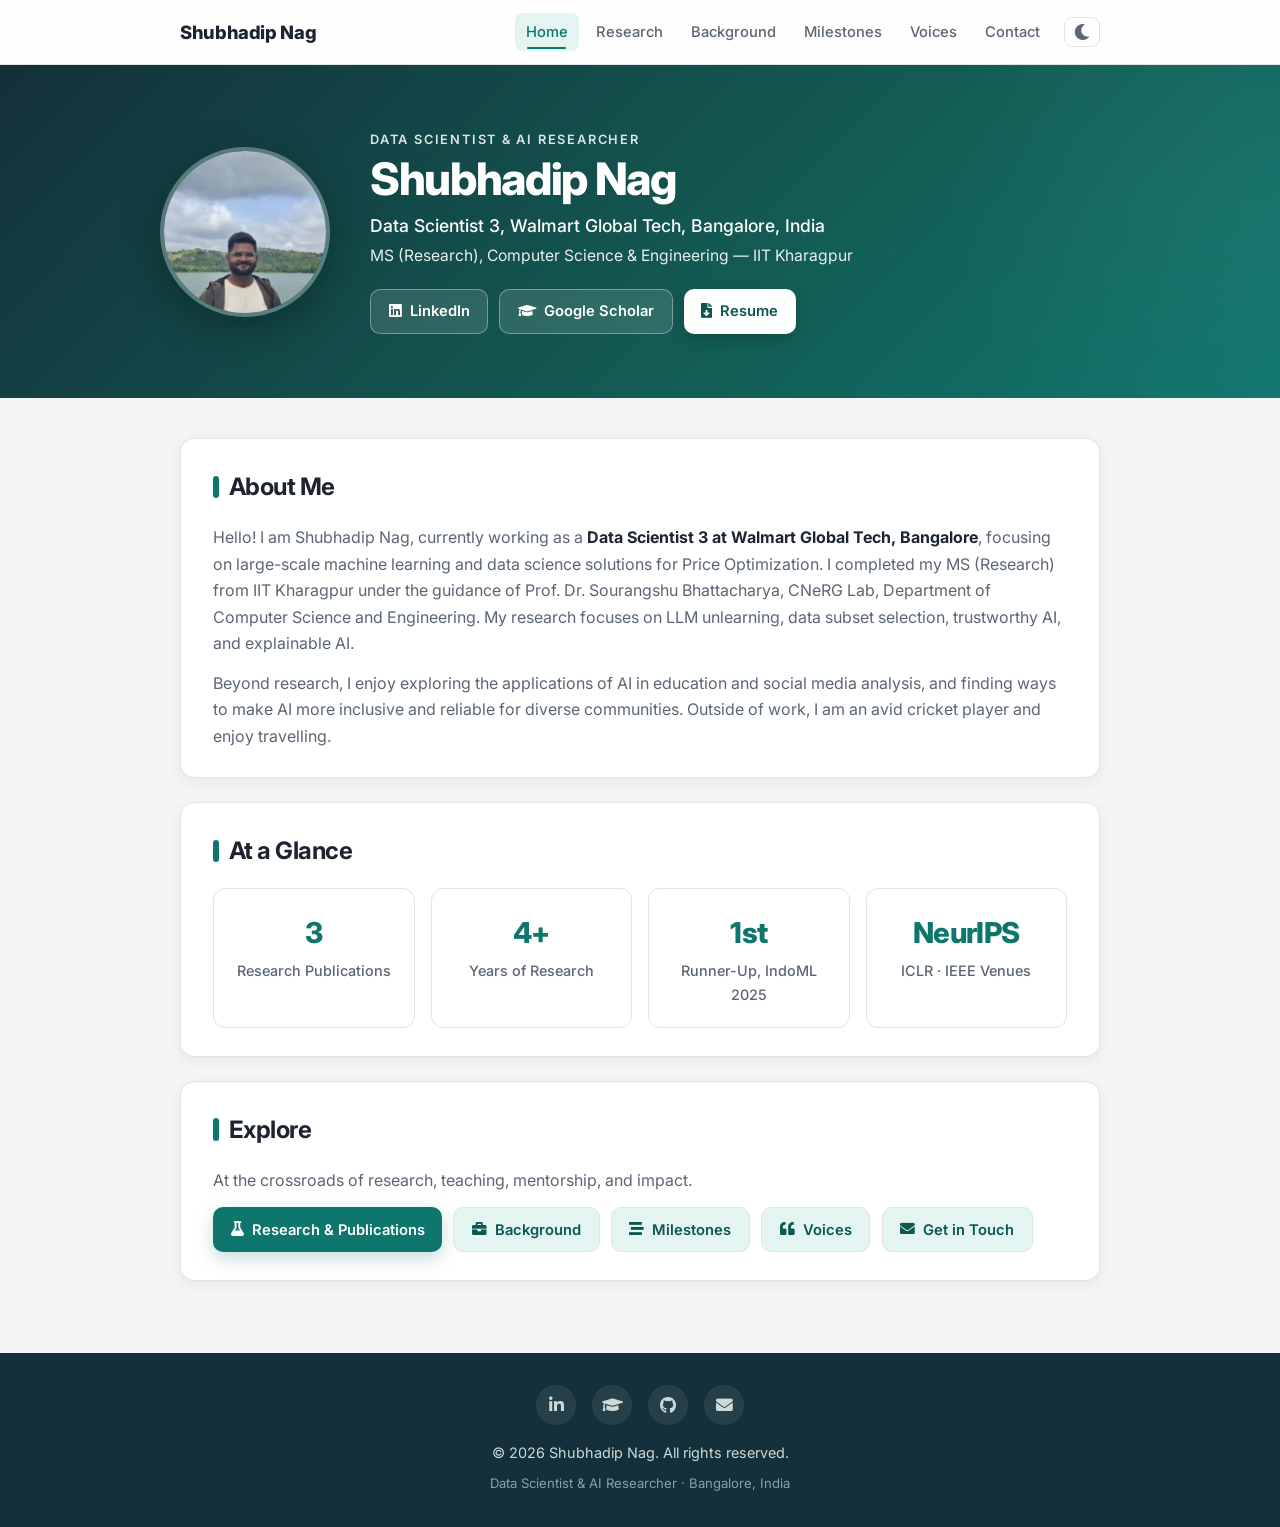
==== commit a51dcf88: "Add LinkedIn recommendations tab, Voices explore link, update tagline" ====
--- a/index.html
+++ b/index.html
@@ -10,6 +10,7 @@
     <meta property="og:site_name" content="Shubhadip Nag Portfolio">
     <meta property="og:url" content="https://shubhadip-nag.github.io/">
     <title>Shubhadip Nag | Data Scientist &amp; AI Researcher</title>
+    <link rel="icon" href="favicon.svg" type="image/svg+xml">
     <link rel="preconnect" href="https://fonts.googleapis.com">
     <link rel="preconnect" href="https://fonts.gstatic.com" crossorigin>
     <link href="https://fonts.googleapis.com/css2?family=Inter:wght@400;500;600;700;800&display=swap" rel="stylesheet">
@@ -28,6 +29,7 @@
                 <li><a href="research.html">Research</a></li>
                 <li><a href="experience.html">Background</a></li>
                 <li><a href="updates.html">Milestones</a></li>
+                <li><a href="voices.html">Voices</a></li>
                 <li><a href="contact.html">Contact</a></li>
                 <li><button class="theme-toggle" aria-label="Toggle dark mode"><i class="fas fa-moon"></i></button></li>
             </ul>
@@ -72,11 +74,12 @@
 
         <section class="content-section">
             <h2>Explore</h2>
-            <p>Browse specific areas of my work:</p>
+            <p>At the crossroads of research, teaching, mentorship, and impact.</p>
             <div class="explore-links">
                 <a href="research.html" class="btn btn-primary"><i class="fas fa-flask"></i> Research &amp; Publications</a>
                 <a href="experience.html" class="btn btn-ghost"><i class="fas fa-briefcase"></i> Background</a>
                 <a href="updates.html" class="btn btn-ghost"><i class="fas fa-stream"></i> Milestones</a>
+                <a href="voices.html" class="btn btn-ghost"><i class="fas fa-quote-left"></i> Voices</a>
                 <a href="contact.html" class="btn btn-ghost"><i class="fas fa-envelope"></i> Get in Touch</a>
             </div>
         </section>
--- a/styles.css
+++ b/styles.css
@@ -457,6 +457,61 @@
     .update-media { max-width: 100%; }
 }
 
+/* ===== Voice tabs & cards ===== */
+.voice-tabs {
+    display: flex; gap: 0.5rem; margin-bottom: 1.5rem;
+    flex-wrap: wrap;
+}
+.voice-tab {
+    padding: 0.55rem 1.15rem; border-radius: 999px; border: 1px solid var(--border);
+    background: var(--surface); color: var(--text-soft); font-weight: 600;
+    font-size: 0.9rem; cursor: pointer; font-family: inherit;
+    transition: background var(--transition), color var(--transition), border-color var(--transition), transform 0.2s ease;
+}
+.voice-tab:hover { color: var(--primary); border-color: var(--primary); transform: translateY(-1px); }
+.voice-tab.active {
+    background: var(--primary); color: #fff; border-color: var(--primary);
+}
+[data-theme="dark"] .voice-tab.active { color: #0f1419; }
+
+.voice-panel { display: none; }
+.voice-panel.active { display: block; }
+
+.voice-head { margin-bottom: 0.75rem; }
+.voice-head h3 { margin: 0 0 0.15rem; font-size: 1.1rem; }
+.voice-role { color: var(--text-soft); font-size: 0.88rem; margin: 0 0 0.4rem !important; }
+
+.voice-quote {
+    margin: 0; padding: 0 0 0 1rem;
+    border-left: 3px solid var(--primary);
+}
+.voice-quote p {
+    font-style: italic; font-size: 0.95rem; line-height: 1.7;
+    color: var(--text-soft); margin: 0 0 0.7rem;
+}
+.voice-quote p:last-child { margin-bottom: 0; }
+
+.voice-links {
+    margin-top: 0.85rem !important; font-size: 0.88rem; font-weight: 600;
+}
+.voice-links a {
+    display: inline-flex; align-items: center; gap: 0.4rem;
+    color: var(--primary);
+}
+.voice-links a:hover { text-decoration: none; color: var(--primary-dark); }
+.voice-links .fa-file-pdf { color: #dc2626; }
+
+/* LinkedIn recommendation cards */
+.voice-card.linkedin-reco { border-top: 3px solid #0a66c2; }
+.voice-date { display: inline-block; margin-top: .5rem; font-size: .82rem; color: #0a66c2; font-weight: 500; }
+.voice-date .fa-linkedin { margin-right: .25rem; }
+[data-theme="dark"] .voice-date { color: #5eb1ef; }
+
+.linkedin-verify { text-align: center; margin-bottom: 1.5rem; }
+.linkedin-verify a { display: inline-flex; align-items: center; gap: .4rem; background: #0a66c2; color: #fff; padding: .55rem 1.2rem; border-radius: 2rem; font-size: .9rem; font-weight: 600; text-decoration: none; transition: background .2s; }
+.linkedin-verify a:hover { background: #004182; }
+.linkedin-verify .fa-linkedin { font-size: 1.05rem; }
+
 /* ===== Responsive ===== */
 @media (max-width: 820px) {
     .nav-toggle { display: flex; }
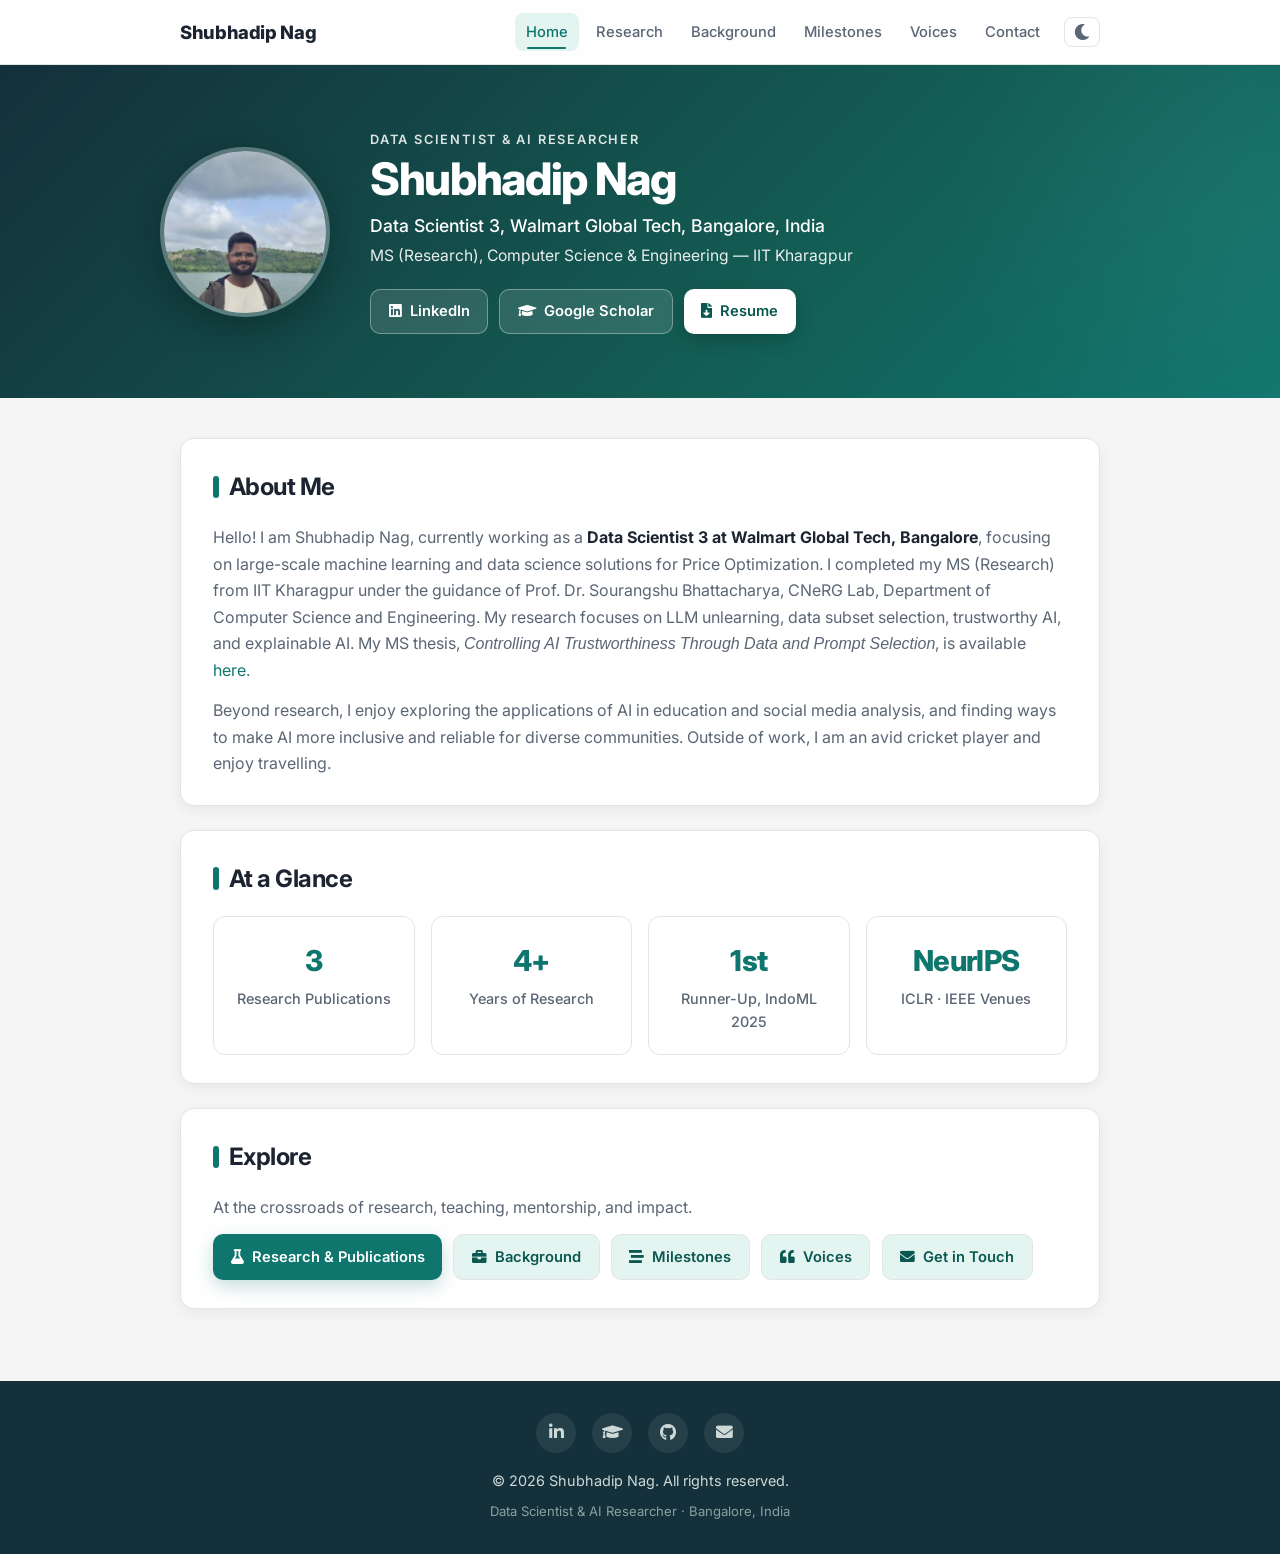
==== commit 0f350eee: "Add thesis title and link to homepage About Me" ====
--- a/index.html
+++ b/index.html
@@ -58,7 +58,7 @@
     <main>
         <section class="content-section">
             <h2>About Me</h2>
-            <p>Hello! I am Shubhadip Nag, currently working as a <strong>Data Scientist 3 at Walmart Global Tech, Bangalore</strong>, focusing on large-scale machine learning and data science solutions for Price Optimization. I completed my MS (Research) from IIT Kharagpur under the guidance of Prof. Dr. Sourangshu Bhattacharya, CNeRG Lab, Department of Computer Science and Engineering. My research focuses on LLM unlearning, data subset selection, trustworthy AI, and explainable AI.</p>
+            <p>Hello! I am Shubhadip Nag, currently working as a <strong>Data Scientist 3 at Walmart Global Tech, Bangalore</strong>, focusing on large-scale machine learning and data science solutions for Price Optimization. I completed my MS (Research) from IIT Kharagpur under the guidance of Prof. Dr. Sourangshu Bhattacharya, CNeRG Lab, Department of Computer Science and Engineering. My research focuses on LLM unlearning, data subset selection, trustworthy AI, and explainable AI. My MS thesis, <em>Controlling AI Trustworthiness Through Data and Prompt Selection</em>, is available <a href="MS_thesis/Shubhadip_MS2026_final_Thesis.pdf" target="_blank" rel="noopener">here</a>.</p>
             <p>Beyond research, I enjoy exploring the applications of AI in education and social media analysis, and finding ways to make AI more inclusive and reliable for diverse communities. Outside of work, I am an avid cricket player and enjoy travelling.</p>
         </section>
 
